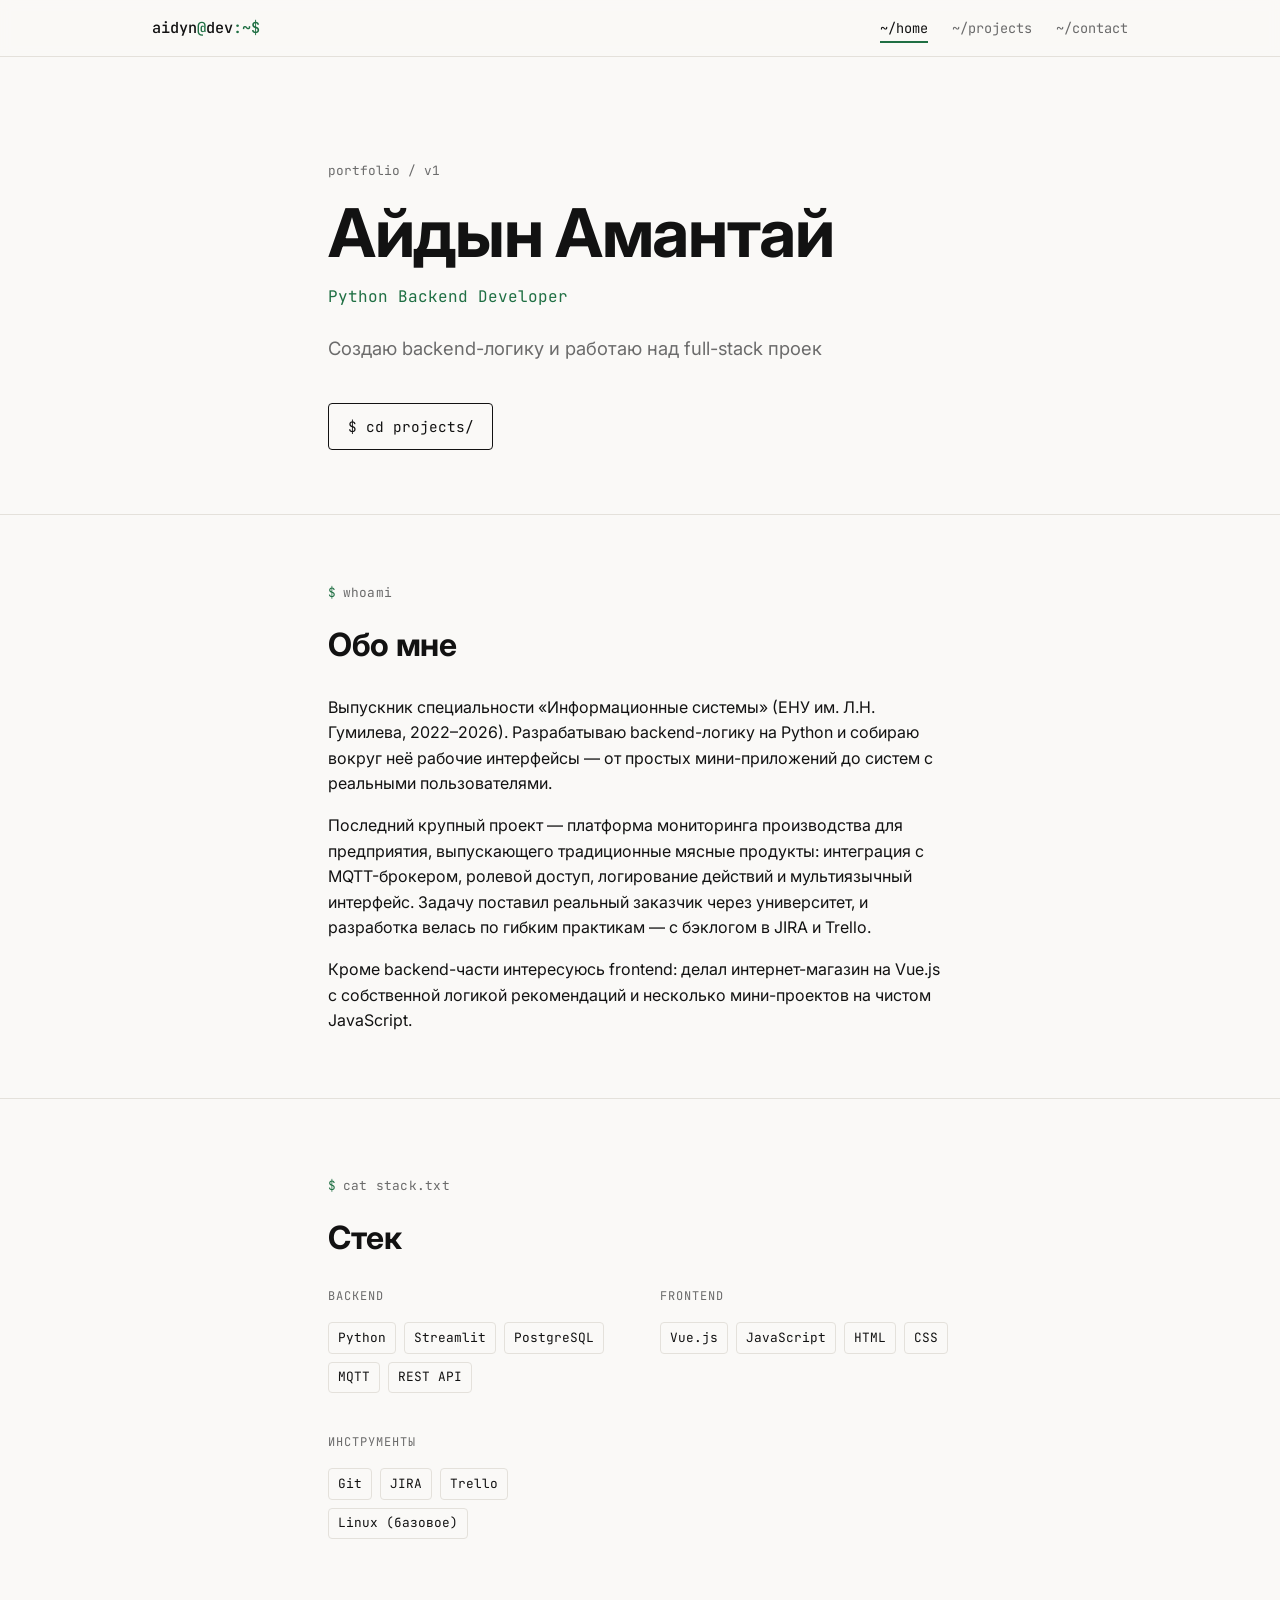
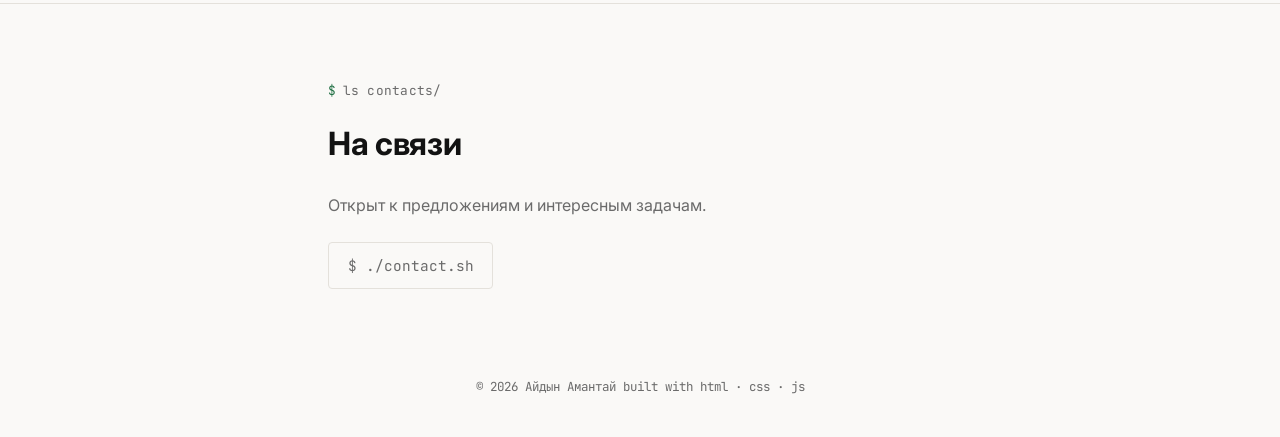
==== index.html @ 1bb8eed3 "Initial commit" ====
<!DOCTYPE html>
<html lang="ru">
<head>
<meta charset="UTF-8">
<meta name="viewport" content="width=device-width, initial-scale=1.0">
<title>Айдын — Python Backend Developer</title>
<meta name="description" content="Айдын — Python backend разработчик. Streamlit, PostgreSQL, MQTT, Vue.js. Портфолио проектов и контакты.">
<link rel="preconnect" href="https://fonts.googleapis.com">
<link href="https://fonts.googleapis.com/css2?family=JetBrains+Mono:wght@400;500&family=Inter:wght@400;500;600;700&display=swap" rel="stylesheet">
<link rel="stylesheet" href="css/style.css">
</head>
<body>

<header class="site-header">
  <nav class="nav">
    <a class="nav__brand" href="index.html">aidyn<span class="prompt-accent">@</span>dev<span class="prompt-accent">:~$</span></a>
    <button class="nav__toggle" aria-expanded="false" aria-label="Открыть меню">menu</button>
    <ul class="nav__links">
      <li><a href="index.html" aria-current="page">~/home</a></li>
      <li><a href="projects.html">~/projects</a></li>
      <li><a href="contact.html">~/contact</a></li>
    </ul>
  </nav>
</header>

<main>

  <section class="hero">
    <div class="wrap--text">
      <p class="hero__eyebrow">portfolio / v1</p>
      <h1>Айдын Амантай</h1>
      <p class="hero__role">Python Backend Developer</p>
      <p class="hero__tagline"><span data-typewriter>Создаю backend-логику и работаю над full-stack проектами — от базы данных до интерфейса.</span></p>
      <a class="btn" href="projects.html">$ cd projects/</a>
    </div>
  </section>

  <section class="about">
    <div class="wrap--text">
      <p class="cmd-label">whoami</p>
      <h2 class="section-title">Обо мне</h2>
      <div class="about">
        <p>Выпускник специальности «Информационные системы» (ЕНУ им. Л.Н. Гумилева, 2022–2026). Разрабатываю backend-логику на Python и собираю вокруг неё рабочие интерфейсы — от простых мини-приложений до систем с реальными пользователями.</p>
        <p>Последний крупный проект — платформа мониторинга производства для предприятия, выпускающего традиционные мясные продукты: интеграция с MQTT-брокером, ролевой доступ, логирование действий и мультиязычный интерфейс. Задачу поставил реальный заказчик через университет, и разработка велась по гибким практикам — с бэклогом в JIRA и Trello.</p>
        <p>Кроме backend-части интересуюсь frontend: делал интернет-магазин на Vue.js с собственной логикой рекомендаций и несколько мини-проектов на чистом JavaScript.</p>
      </div>
    </div>
  </section>

  <section class="stack">
    <div class="wrap--text">
      <p class="cmd-label">cat stack.txt</p>
      <h2 class="section-title">Стек</h2>
      <div class="stack-groups">
        <div class="stack-group">
          <p class="stack-group__title">Backend</p>
          <div class="badge-row">
            <span class="badge">Python</span>
            <span class="badge">Streamlit</span>
            <span class="badge">PostgreSQL</span>
            <span class="badge">MQTT</span>
            <span class="badge">REST API</span>
          </div>
        </div>
        <div class="stack-group">
          <p class="stack-group__title">Frontend</p>
          <div class="badge-row">
            <span class="badge">Vue.js</span>
            <span class="badge">JavaScript</span>
            <span class="badge">HTML</span>
            <span class="badge">CSS</span>
          </div>
        </div>
        <div class="stack-group">
          <p class="stack-group__title">Инструменты</p>
          <div class="badge-row">
            <span class="badge">Git</span>
            <span class="badge">JIRA</span>
            <span class="badge">Trello</span>
            <span class="badge">Linux (базовое)</span>
          </div>
        </div>
      </div>
    </div>
  </section>

  <section class="cta-section">
    <div class="wrap--text">
      <p class="cmd-label">ls contacts/</p>
      <h2 class="section-title">На связи</h2>
      <p style="color:var(--muted); margin-bottom: var(--space-3);">Открыт к предложениям и интересным задачам.</p>
      <a class="btn btn--ghost" href="contact.html">$ ./contact.sh</a>
    </div>
  </section>

</main>

<footer class="site-footer">
  <div class="wrap">
    <span>© 2026 Айдын Амантай</span>
    <span>built with html · css · js</span>
  </div>
</footer>

<script src="js/main.js"></script>
</body>
</html>
---- css/style.css ----
/* ==========================================================================
   Айдын — портфолио
   Токены: bg #FAFAF8 · fg #111111 · muted #6B6B6B · line #E4E1DB · accent #1F6F43
   Type: JetBrains Mono (labels/nav/code) + Inter (body)
   Signature: terminal-prompt navigation & command-style section labels
   ========================================================================== */

:root {
  --bg: #faf9f7;
  --fg: #121212;
  --muted: #6b6b6b;
  --line: #e4e1db;
  --accent: #1f6f43;
  --accent-soft: #eef3ef;

  --mono: 'JetBrains Mono', 'SF Mono', Consolas, monospace;
  --sans: 'Inter', -apple-system, BlinkMacSystemFont, sans-serif;

  --space-1: 0.5rem;
  --space-2: 1rem;
  --space-3: 1.5rem;
  --space-4: 2.5rem;
  --space-5: 4rem;
  --space-6: 6.5rem;

  --max-text: 42rem;
  --max-wide: 64rem;
}

@media (prefers-reduced-motion: reduce) {
  * {
    animation-duration: 0.001ms !important;
    animation-iteration-count: 1 !important;
    transition-duration: 0.001ms !important;
    scroll-behavior: auto !important;
  }
}

* { box-sizing: border-box; }

html { scroll-behavior: smooth; }

body {
  margin: 0;
  background: var(--bg);
  color: var(--fg);
  font-family: var(--sans);
  font-size: 16px;
  line-height: 1.6;
  -webkit-font-smoothing: antialiased;
}

a {
  color: inherit;
  text-decoration: none;
}

::selection {
  background: var(--accent);
  color: #fff;
}

:focus-visible {
  outline: 2px solid var(--accent);
  outline-offset: 3px;
}

img { max-width: 100%; display: block; }

/* ---------- Layout helpers ---------- */

.wrap {
  max-width: var(--max-wide);
  margin: 0 auto;
  padding: 0 var(--space-3);
}

.wrap--text {
  max-width: var(--max-text);
  margin: 0 auto;
  padding: 0 var(--space-3);
}

section {
  padding: var(--space-5) 0;
  border-bottom: 1px solid var(--line);
}

section:last-of-type { border-bottom: none; }

/* ---------- Command-style section labels ---------- */

.cmd-label {
  display: inline-flex;
  align-items: center;
  gap: 0.5em;
  font-family: var(--mono);
  font-size: 0.8rem;
  letter-spacing: 0.02em;
  color: var(--muted);
  margin-bottom: var(--space-2);
}

.cmd-label::before {
  content: '$';
  color: var(--accent);
}

/* ---------- Header / terminal-path nav ---------- */

.site-header {
  position: sticky;
  top: 0;
  z-index: 50;
  background: rgba(250, 249, 247, 0.9);
  backdrop-filter: saturate(140%) blur(6px);
  border-bottom: 1px solid var(--line);
}

.nav {
  display: flex;
  align-items: center;
  justify-content: space-between;
  padding: var(--space-2) var(--space-3);
  max-width: var(--max-wide);
  margin: 0 auto;
}

.nav__brand {
  font-family: var(--mono);
  font-size: 0.95rem;
  font-weight: 500;
  white-space: nowrap;
}

.nav__brand .prompt-accent { color: var(--accent); }

.nav__links {
  display: flex;
  gap: var(--space-3);
  font-family: var(--mono);
  font-size: 0.85rem;
  list-style: none;
  margin: 0;
  padding: 0;
}

.nav__links a {
  position: relative;
  color: var(--muted);
  padding: 0.2em 0;
  transition: color 0.15s ease;
}

.nav__links a:hover { color: var(--fg); }

.nav__links a[aria-current="page"] {
  color: var(--fg);
}

.nav__links a[aria-current="page"]::after {
  content: '';
  position: absolute;
  left: 0;
  right: 0;
  bottom: -4px;
  height: 2px;
  background: var(--accent);
}

.nav__toggle {
  display: none;
  background: none;
  border: 1px solid var(--line);
  border-radius: 4px;
  font-family: var(--mono);
  font-size: 0.85rem;
  padding: 0.35em 0.6em;
  cursor: pointer;
  color: var(--fg);
}

@media (max-width: 640px) {
  .nav__toggle { display: inline-block; }
  .nav__links {
    position: absolute;
    top: 100%;
    left: 0;
    right: 0;
    background: var(--bg);
    border-bottom: 1px solid var(--line);
    flex-direction: column;
    gap: 0;
    padding: 0;
    max-height: 0;
    overflow: hidden;
    transition: max-height 0.2s ease;
  }
  .nav__links.is-open { max-height: 220px; }
  .nav__links li { border-top: 1px solid var(--line); }
  .nav__links a { display: block; padding: 0.9em var(--space-3); }
}

/* ---------- Hero ---------- */

.hero {
  padding-top: var(--space-6);
  padding-bottom: var(--space-5);
}

.hero__eyebrow {
  font-family: var(--mono);
  font-size: 0.8rem;
  color: var(--muted);
  margin: 0 0 var(--space-2);
}

.hero h1 {
  font-family: var(--sans);
  font-weight: 700;
  font-size: clamp(2.4rem, 6vw, 4.2rem);
  line-height: 1.05;
  letter-spacing: -0.02em;
  margin: 0 0 var(--space-2);
}

.hero__role {
  font-family: var(--mono);
  font-size: 1rem;
  color: var(--accent);
  margin: 0 0 var(--space-3);
}

.hero__tagline {
  font-size: 1.15rem;
  color: var(--muted);
  max-width: 36rem;
  margin: 0 0 var(--space-4);
}

.cursor {
  display: inline-block;
  width: 0.55em;
  background: var(--accent);
  margin-left: 2px;
  animation: blink 1s step-end infinite;
}

@keyframes blink {
  50% { opacity: 0; }
}

/* ---------- Buttons ---------- */

.btn {
  display: inline-flex;
  align-items: center;
  gap: 0.5em;
  font-family: var(--mono);
  font-size: 0.9rem;
  padding: 0.75em 1.3em;
  border: 1px solid var(--fg);
  border-radius: 4px;
  transition: background 0.15s ease, color 0.15s ease;
}

.btn:hover { background: var(--fg); color: var(--bg); }

.btn--ghost {
  border-color: var(--line);
  color: var(--muted);
}

.btn--ghost:hover {
  border-color: var(--fg);
  background: transparent;
  color: var(--fg);
}

/* ---------- About ---------- */

.about p { margin: 0 0 var(--space-2); }
.about p:last-child { margin-bottom: 0; }

/* ---------- Stack ---------- */

.stack-groups {
  display: grid;
  grid-template-columns: repeat(auto-fit, minmax(220px, 1fr));
  gap: var(--space-4);
}

.stack-group__title {
  font-family: var(--mono);
  font-size: 0.75rem;
  text-transform: uppercase;
  letter-spacing: 0.08em;
  color: var(--muted);
  margin: 0 0 var(--space-2);
}

.badge-row {
  display: flex;
  flex-wrap: wrap;
  gap: 0.5em;
}

.badge {
  font-family: var(--mono);
  font-size: 0.8rem;
  border: 1px solid var(--line);
  border-radius: 4px;
  padding: 0.35em 0.7em;
  color: var(--fg);
}

/* ---------- Project cards ---------- */

.project-grid {
  display: grid;
  grid-template-columns: repeat(auto-fit, minmax(280px, 1fr));
  gap: var(--space-3);
}

.card {
  border: 1px solid var(--line);
  border-radius: 6px;
  padding: var(--space-3);
  background: #fff;
  opacity: 0;
  transform: translateY(10px);
  transition: opacity 0.5s ease, transform 0.5s ease, border-color 0.15s ease;
}

.card.is-visible { opacity: 1; transform: translateY(0); }

.card:hover { border-color: var(--fg); }

.card__index {
  font-family: var(--mono);
  font-size: 0.75rem;
  color: var(--accent);
  margin: 0 0 var(--space-1);
}

.card h3 {
  font-size: 1.15rem;
  margin: 0 0 0.5em;
}

.card p {
  color: var(--muted);
  font-size: 0.95rem;
  margin: 0 0 var(--space-2);
}

.card .badge-row { margin-top: auto; }

/* ---------- Repo list (GitHub API) ---------- */

.repo-list {
  display: grid;
  gap: 1px;
  background: var(--line);
  border: 1px solid var(--line);
  border-radius: 6px;
  overflow: hidden;
}

.repo-item {
  background: #fff;
  padding: var(--space-2) var(--space-3);
  display: grid;
  grid-template-columns: 1fr auto;
  gap: var(--space-1) var(--space-3);
  align-items: baseline;
  transition: background 0.15s ease;
}

.repo-item:hover { background: var(--accent-soft); }

.repo-item__name {
  font-family: var(--mono);
  font-size: 0.95rem;
  font-weight: 500;
}

.repo-item__desc {
  grid-column: 1 / -1;
  color: var(--muted);
  font-size: 0.9rem;
}

.repo-item__meta {
  font-family: var(--mono);
  font-size: 0.78rem;
  color: var(--muted);
  display: flex;
  gap: 1em;
  white-space: nowrap;
}

.repo-status {
  font-family: var(--mono);
  font-size: 0.85rem;
  color: var(--muted);
}

/* ---------- Contact ---------- */

.contact-list {
  list-style: none;
  margin: 0;
  padding: 0;
  border-top: 1px solid var(--line);
}

.contact-list li {
  border-bottom: 1px solid var(--line);
}

.contact-list a {
  display: flex;
  align-items: center;
  justify-content: space-between;
  padding: var(--space-2) 0;
  transition: padding-left 0.15s ease, color 0.15s ease;
}

.contact-list a:hover {
  padding-left: 0.5em;
  color: var(--accent);
}

.contact-list .label {
  font-family: var(--mono);
  font-size: 0.75rem;
  color: var(--muted);
  text-transform: uppercase;
  letter-spacing: 0.06em;
  min-width: 7rem;
}

.contact-list .value {
  flex: 1;
  font-size: 1rem;
  margin-left: var(--space-2);
}

.contact-list .arrow {
  font-family: var(--mono);
  color: var(--muted);
}

/* ---------- Form ---------- */

.form-field {
  margin-bottom: var(--space-2);
}

.form-field label {
  display: block;
  font-family: var(--mono);
  font-size: 0.78rem;
  color: var(--muted);
  margin-bottom: 0.4em;
}

.form-field input,
.form-field textarea {
  width: 100%;
  font-family: var(--sans);
  font-size: 1rem;
  padding: 0.7em 0.8em;
  border: 1px solid var(--line);
  border-radius: 4px;
  background: #fff;
  color: var(--fg);
}

.form-field input:focus,
.form-field textarea:focus {
  border-color: var(--accent);
}

.form-status {
  font-family: var(--mono);
  font-size: 0.85rem;
  margin-top: var(--space-2);
  min-height: 1.2em;
}

.form-status[data-state="ok"] { color: var(--accent); }
.form-status[data-state="error"] { color: #b3261e; }

/* ---------- Footer ---------- */

.site-footer {
  padding: var(--space-3) 0 var(--space-4);
  font-family: var(--mono);
  font-size: 0.78rem;
  color: var(--muted);
  display: flex;
  justify-content: space-between;
  flex-wrap: wrap;
  gap: var(--space-1);
}

/* ---------- Section heading ---------- */

h2.section-title {
  font-size: clamp(1.5rem, 3vw, 2rem);
  margin: 0 0 var(--space-3);
  letter-spacing: -0.01em;
}
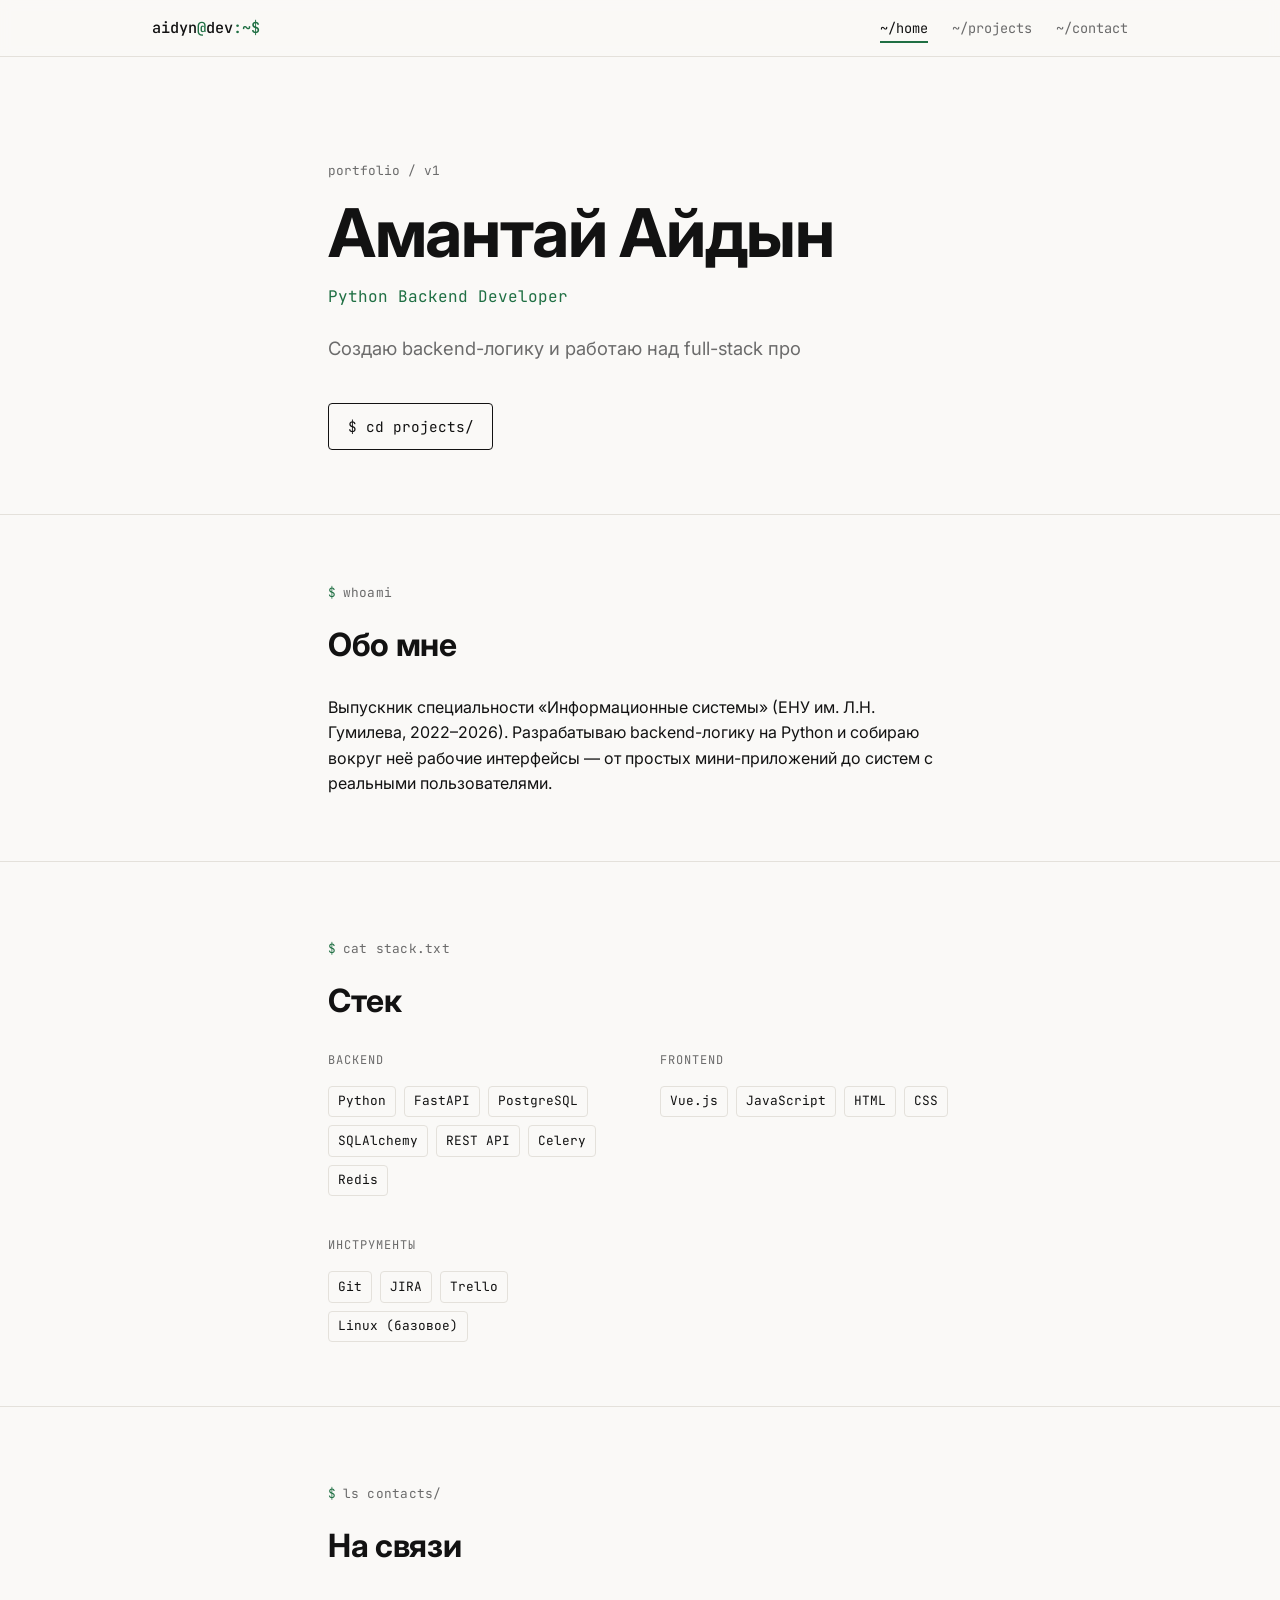
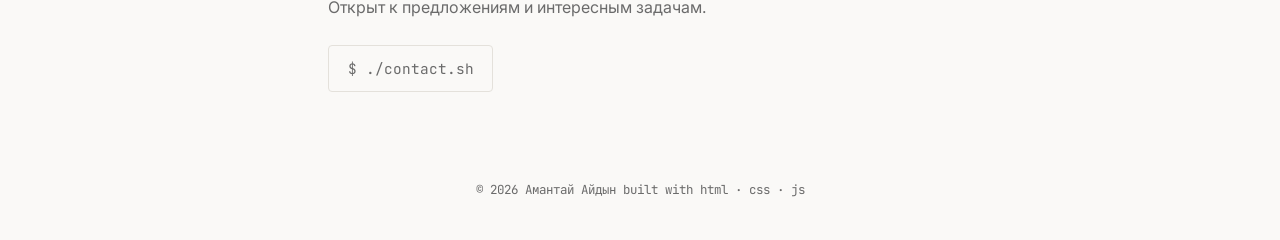
==== commit cc185152: "fix stack" ====
--- a/index.html
+++ b/index.html
@@ -28,7 +28,7 @@
   <section class="hero">
     <div class="wrap--text">
       <p class="hero__eyebrow">portfolio / v1</p>
-      <h1>Айдын Амантай</h1>
+      <h1>Амантай Айдын</h1>
       <p class="hero__role">Python Backend Developer</p>
       <p class="hero__tagline"><span data-typewriter>Создаю backend-логику и работаю над full-stack проектами — от базы данных до интерфейса.</span></p>
       <a class="btn" href="projects.html">$ cd projects/</a>
@@ -41,8 +41,6 @@
       <h2 class="section-title">Обо мне</h2>
       <div class="about">
         <p>Выпускник специальности «Информационные системы» (ЕНУ им. Л.Н. Гумилева, 2022–2026). Разрабатываю backend-логику на Python и собираю вокруг неё рабочие интерфейсы — от простых мини-приложений до систем с реальными пользователями.</p>
-        <p>Последний крупный проект — платформа мониторинга производства для предприятия, выпускающего традиционные мясные продукты: интеграция с MQTT-брокером, ролевой доступ, логирование действий и мультиязычный интерфейс. Задачу поставил реальный заказчик через университет, и разработка велась по гибким практикам — с бэклогом в JIRA и Trello.</p>
-        <p>Кроме backend-части интересуюсь frontend: делал интернет-магазин на Vue.js с собственной логикой рекомендаций и несколько мини-проектов на чистом JavaScript.</p>
       </div>
     </div>
   </section>
@@ -56,10 +54,12 @@
           <p class="stack-group__title">Backend</p>
           <div class="badge-row">
             <span class="badge">Python</span>
-            <span class="badge">Streamlit</span>
+            <span class="badge">FastAPI</span>
             <span class="badge">PostgreSQL</span>
-            <span class="badge">MQTT</span>
+            <span class="badge">SQLAlchemy</span>
             <span class="badge">REST API</span>
+            <span class="badge">Celery</span>
+            <span class="badge">Redis</span>
           </div>
         </div>
         <div class="stack-group">
@@ -97,7 +97,7 @@
 
 <footer class="site-footer">
   <div class="wrap">
-    <span>© 2026 Айдын Амантай</span>
+    <span>© 2026 Амантай Айдын</span>
     <span>built with html · css · js</span>
   </div>
 </footer>
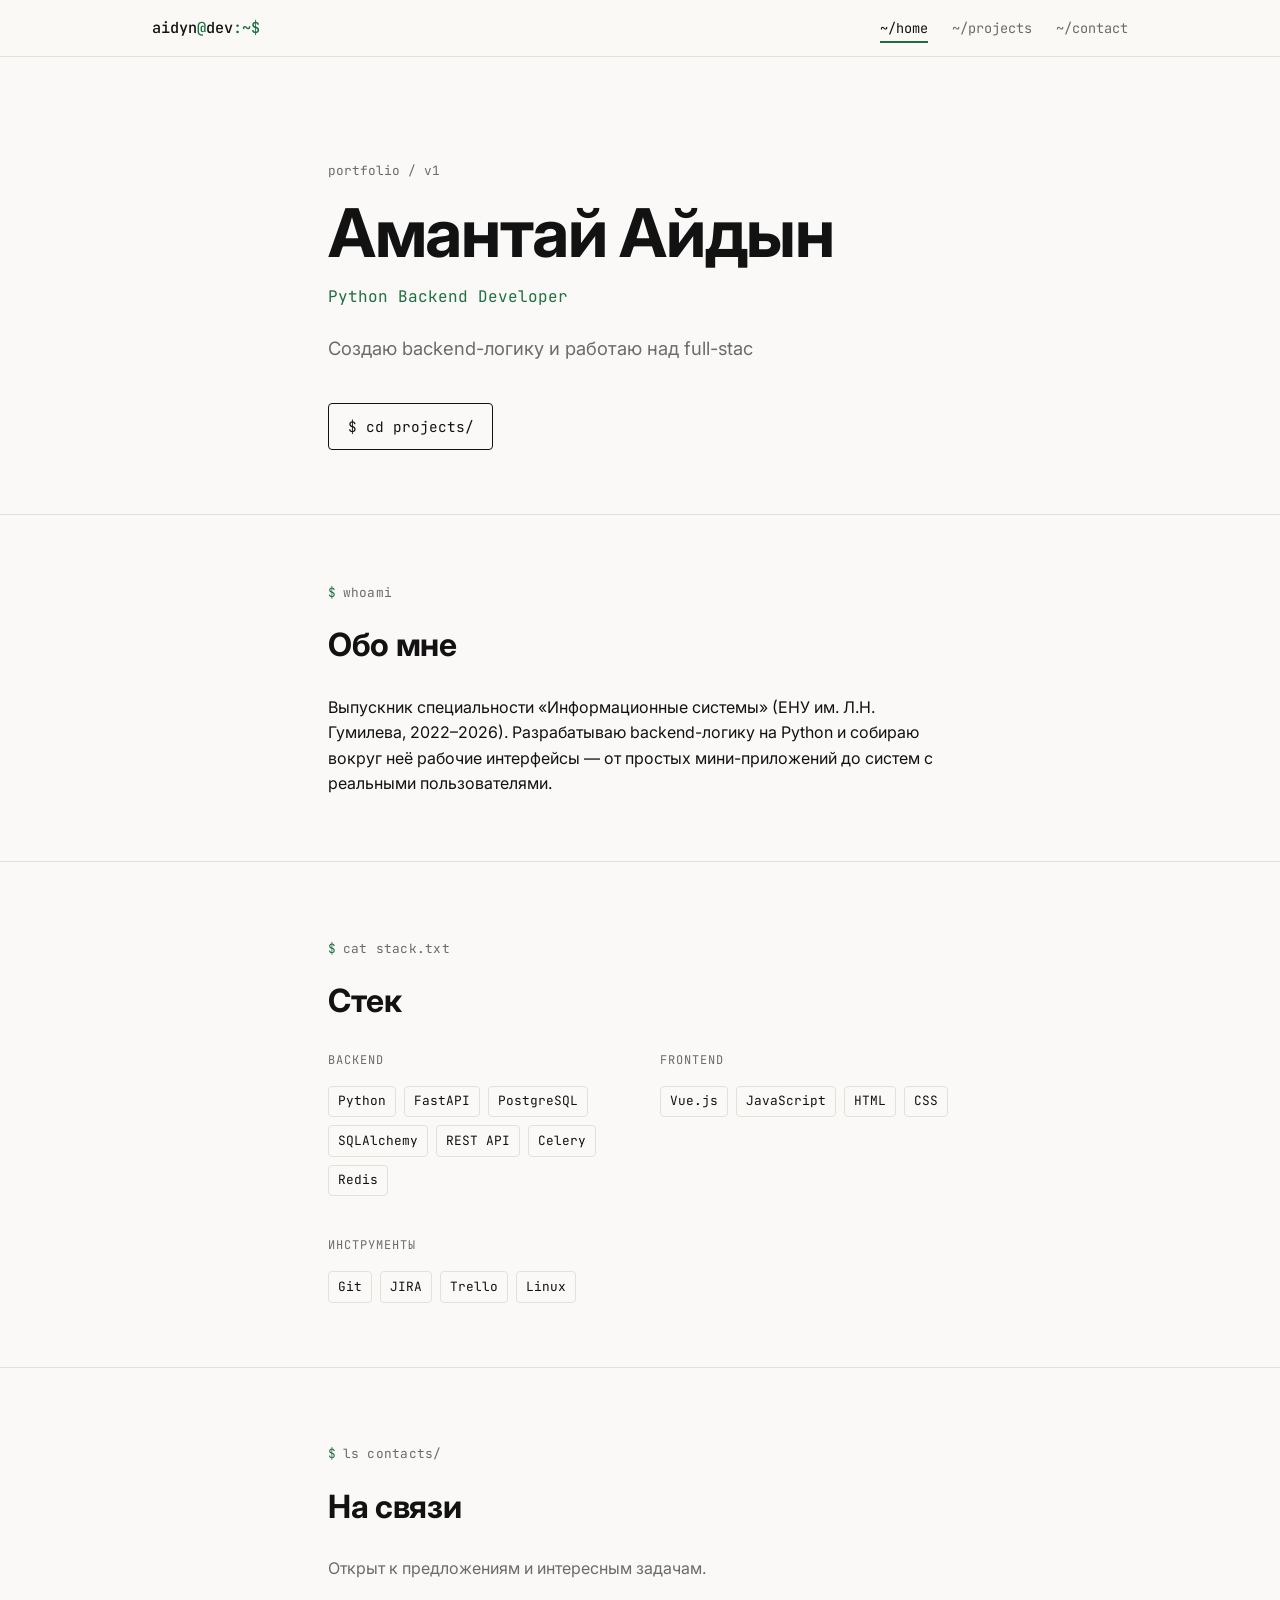
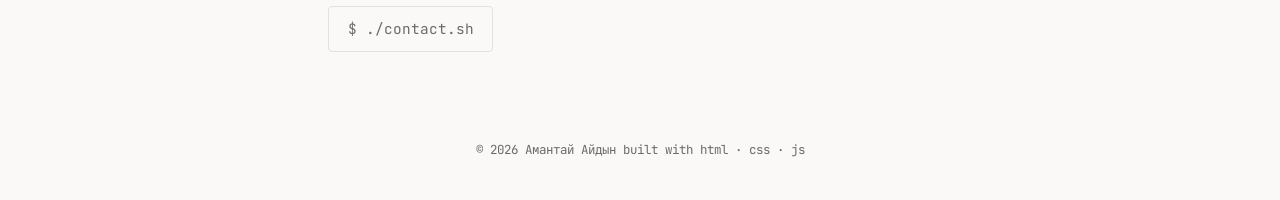
==== commit dd75f1f0: "linux" ====
--- a/index.html
+++ b/index.html
@@ -3,7 +3,8 @@
 <head>
 <meta charset="UTF-8">
 <meta name="viewport" content="width=device-width, initial-scale=1.0">
-<title>Айдын — Python Backend Developer</title>
+<title>Айдын — Backend Developer</title>
+<link rel="icon" type="image/svg+xml" href="favicon.svg">
 <meta name="description" content="Айдын — Python backend разработчик. Streamlit, PostgreSQL, MQTT, Vue.js. Портфолио проектов и контакты.">
 <link rel="preconnect" href="https://fonts.googleapis.com">
 <link href="https://fonts.googleapis.com/css2?family=JetBrains+Mono:wght@400;500&family=Inter:wght@400;500;600;700&display=swap" rel="stylesheet">
@@ -77,7 +78,7 @@
             <span class="badge">Git</span>
             <span class="badge">JIRA</span>
             <span class="badge">Trello</span>
-            <span class="badge">Linux (базовое)</span>
+            <span class="badge">Linux</span>
           </div>
         </div>
       </div>
